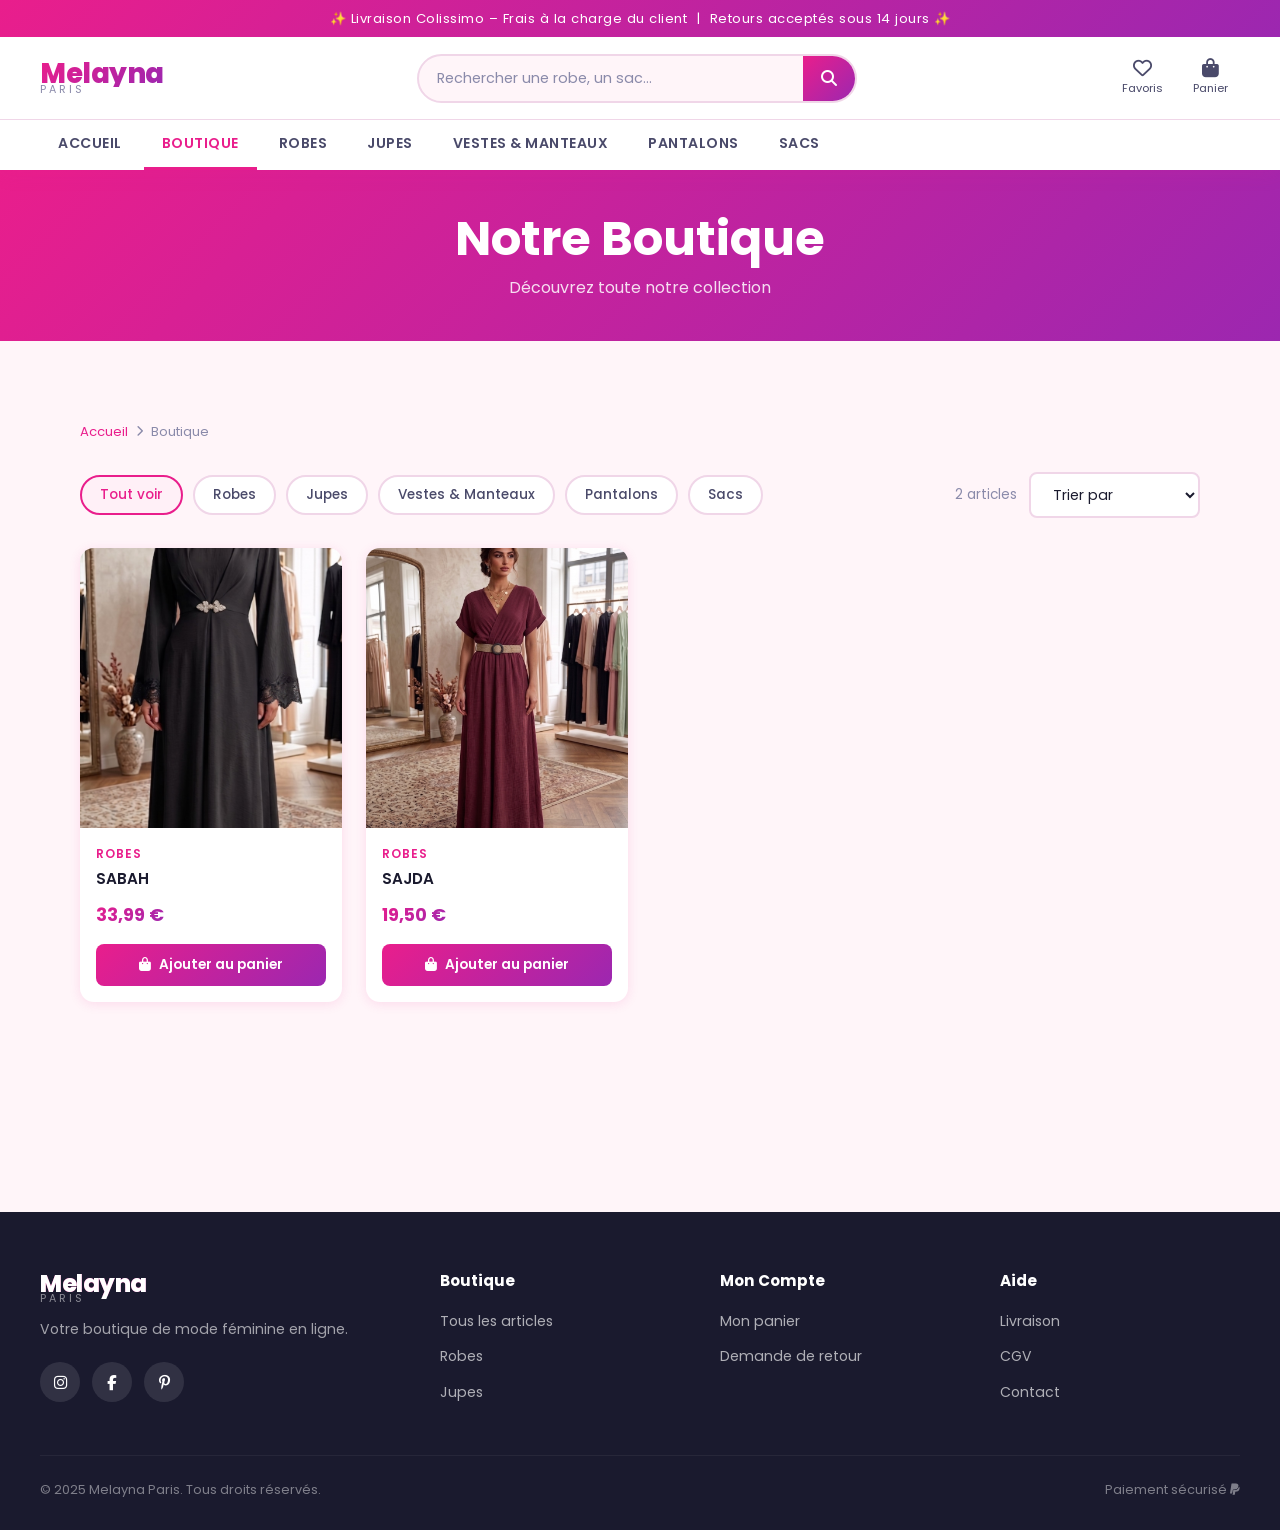
==== boutique.html @ 8b3b940b "Premier envoi - site Melayna Paris" ====
<!DOCTYPE html>
<html lang="fr">
<head>
  <meta charset="UTF-8">
  <meta name="viewport" content="width=device-width, initial-scale=1.0">
  <title>Boutique – Melayna Paris</title>
  <link rel="stylesheet" href="https://cdnjs.cloudflare.com/ajax/libs/font-awesome/6.5.0/css/all.min.css">
  <link href="https://fonts.googleapis.com/css2?family=Poppins:wght@300;400;500;600;700;800&display=swap" rel="stylesheet">
  <link rel="stylesheet" href="css/style.css">
</head>
<body>

<!-- HEADER -->
<header class="site-header">
  <div class="header-top">
    ✨ Livraison Colissimo – Frais à la charge du client &nbsp;|&nbsp; Retours acceptés sous 14 jours ✨
  </div>
  <div class="header-main">
    <a href="index.html" class="logo">
      <span class="logo-name">Melayna</span>
      <span class="logo-sub">Paris</span>
    </a>
    <form class="search-bar" role="search">
      <input type="search" placeholder="Rechercher une robe, un sac…" id="search-input" aria-label="Rechercher">
      <button type="submit" class="search-btn"><i class="fas fa-search"></i></button>
    </form>
    <div class="header-actions">
      <button class="action-btn" onclick="window.location='wishlist.html'">
        <i class="far fa-heart"></i><span>Favoris</span>
      </button>
      <button class="action-btn" onclick="window.location='panier.html'">
        <i class="fas fa-shopping-bag"></i><span>Panier</span>
        <span class="cart-badge" id="cart-badge" style="display:none">0</span>
      </button>
    </div>
  </div>
  <nav class="header-nav">
    <ul class="nav-list">
      <li class="nav-item"><a href="index.html">Accueil</a></li>
      <li class="nav-item"><a href="boutique.html" class="active">Boutique</a></li>
      <li class="nav-item"><a href="boutique.html?cat=robes">Robes</a></li>
      <li class="nav-item"><a href="boutique.html?cat=jupes">Jupes</a></li>
      <li class="nav-item"><a href="boutique.html?cat=vestes">Vestes & Manteaux</a></li>
      <li class="nav-item"><a href="boutique.html?cat=pantalons">Pantalons</a></li>
      <li class="nav-item"><a href="boutique.html?cat=sacs">Sacs</a></li>
    </ul>
  </nav>
</header>

<!-- PAGE HEADER -->
<div style="background:var(--gradient); padding:40px; color:#fff; text-align:center;">
  <h1 id="page-title">Notre Boutique</h1>
  <p style="opacity:0.85; margin-top:8px;" id="page-subtitle">Découvrez toute notre collection</p>
</div>

<div class="section">
  <!-- Breadcrumb -->
  <nav class="breadcrumb" aria-label="Fil d'Ariane">
    <a href="index.html">Accueil</a>
    <i class="fas fa-chevron-right"></i>
    <span id="breadcrumb-current">Boutique</span>
  </nav>

  <!-- Filtres -->
  <div class="filters-bar">
    <div class="filter-tags" id="filter-tags">
      <button class="filter-tag active" data-cat="all">Tout voir</button>
      <button class="filter-tag" data-cat="robes">Robes</button>
      <button class="filter-tag" data-cat="jupes">Jupes</button>
      <button class="filter-tag" data-cat="vestes">Vestes & Manteaux</button>
      <button class="filter-tag" data-cat="pantalons">Pantalons</button>
      <button class="filter-tag" data-cat="sacs">Sacs</button>
    </div>
    <div style="display:flex; align-items:center; gap:12px;">
      <span style="font-size:0.85rem; color:var(--text-light);" id="results-count">8 articles</span>
      <select class="sort-select" id="sort-select">
        <option value="default">Trier par</option>
        <option value="price-asc">Prix croissant</option>
        <option value="price-desc">Prix décroissant</option>
        <option value="new">Nouveautés</option>
      </select>
    </div>
  </div>

  <!-- Grille produits -->
  <div class="products-grid" id="products-grid"></div>

  <!-- Pagination -->
  <div class="pagination" id="pagination"></div>
</div>

<!-- FOOTER -->
<footer class="site-footer">
  <div class="footer-grid">
    <div class="footer-brand">
      <div class="logo">
        <span class="logo-name">Melayna</span>
        <span class="logo-sub" style="color:rgba(255,255,255,0.5)">Paris</span>
      </div>
      <p>Votre boutique de mode féminine en ligne.</p>
      <div class="footer-socials">
        <a href="#" class="social-link"><i class="fab fa-instagram"></i></a>
        <a href="#" class="social-link"><i class="fab fa-facebook-f"></i></a>
        <a href="#" class="social-link"><i class="fab fa-pinterest-p"></i></a>
      </div>
    </div>
    <div class="footer-col">
      <h4>Boutique</h4>
      <ul>
        <li><a href="boutique.html">Tous les articles</a></li>
        <li><a href="boutique.html?cat=robes">Robes</a></li>
        <li><a href="boutique.html?cat=jupes">Jupes</a></li>
      </ul>
    </div>
    <div class="footer-col">
      <h4>Mon Compte</h4>
      <ul>
        <li><a href="panier.html">Mon panier</a></li>
        <li><a href="retour.html">Demande de retour</a></li>
      </ul>
    </div>
    <div class="footer-col">
      <h4>Aide</h4>
      <ul>
        <li><a href="#">Livraison</a></li>
        <li><a href="#">CGV</a></li>
        <li><a href="#">Contact</a></li>
      </ul>
    </div>
  </div>
  <div class="footer-bottom">
    <span>© 2025 Melayna Paris. Tous droits réservés.</span>
    <span>Paiement sécurisé <i class="fab fa-paypal"></i></span>
  </div>
</footer>

<button id="back-to-top" aria-label="Retour en haut"
  style="position:fixed;bottom:30px;left:30px;width:44px;height:44px;border-radius:50%;background:var(--gradient);color:#fff;border:none;font-size:1rem;cursor:pointer;box-shadow:0 4px 15px var(--shadow);opacity:0;transition:opacity 0.3s;z-index:900;">
  <i class="fas fa-arrow-up"></i>
</button>

<script src="js/products.js"></script>
<script src="js/cart.js"></script>
<script src="js/main.js"></script>
<script>
let currentCat = "all";
let currentSort = "default";
let searchQuery = "";

// Lire les paramètres URL
const params = new URLSearchParams(window.location.search);
if (params.get("cat")) currentCat = params.get("cat");
if (params.get("q")) searchQuery = params.get("q");

// Activer le bon filtre
document.querySelectorAll(".filter-tag").forEach(btn => {
  btn.classList.toggle("active", btn.dataset.cat === currentCat);
  btn.addEventListener("click", () => {
    currentCat = btn.dataset.cat;
    document.querySelectorAll(".filter-tag").forEach(b => b.classList.remove("active"));
    btn.classList.add("active");
    renderPage();
  });
});

// Tri
document.getElementById("sort-select").addEventListener("change", (e) => {
  currentSort = e.target.value;
  renderPage();
});

// Recherche input
const searchInput = document.getElementById("search-input");
if (searchQuery) searchInput.value = searchQuery;
searchInput.addEventListener("input", (e) => {
  searchQuery = e.target.value.toLowerCase();
  renderPage();
});

function getFilteredProducts() {
  let list = getProductsByCategory(currentCat);
  if (searchQuery) {
    list = list.filter(p => p.name.toLowerCase().includes(searchQuery) || p.category.includes(searchQuery));
  }
  if (currentSort === "price-asc") list = [...list].sort((a,b) => a.price - b.price);
  if (currentSort === "price-desc") list = [...list].sort((a,b) => b.price - a.price);
  if (currentSort === "new") list = [...list].filter(p => p.new).concat(list.filter(p => !p.new));
  return list;
}

function renderPage() {
  const products = getFilteredProducts();
  const grid = document.getElementById("products-grid");
  renderProductCards(products, grid);
  document.getElementById("results-count").textContent = `${products.length} article${products.length !== 1 ? "s" : ""}`;

  // Mettre à jour titre page
  if (currentCat !== "all") {
    const catLabel = getCategoryLabel(currentCat);
    document.getElementById("page-title").textContent = catLabel;
    document.getElementById("page-subtitle").textContent = `Collection ${catLabel.toLowerCase()}`;
    document.getElementById("breadcrumb-current").textContent = catLabel;
    document.title = `${catLabel} – Melayna Paris`;
  }
  if (searchQuery) {
    document.getElementById("page-title").textContent = `Résultats pour "${searchQuery}"`;
    document.getElementById("page-subtitle").textContent = `${products.length} article${products.length !== 1 ? "s" : ""} trouvé${products.length !== 1 ? "s" : ""}`;
  }
}

renderPage();
</script>
</body>
</html>
---- css/style.css ----
/* ===================================
   MELAYNA PARIS - Styles Principaux
   Style: Moderne & Coloré
   =================================== */

/* --- Variables de couleurs --- */
:root {
  --primary: #E91E8C;
  --primary-dark: #C2185B;
  --primary-light: #FF6BAD;
  --secondary: #9C27B0;
  --secondary-dark: #6A1B9A;
  --accent: #FF8C00;
  --accent-light: #FFB347;
  --bg: #FFF5F9;
  --bg-card: #FFFFFF;
  --text-dark: #1A1A2E;
  --text-medium: #4A4A6A;
  --text-light: #8A8AAA;
  --border: #F0D6E8;
  --shadow: rgba(233, 30, 140, 0.12);
  --gradient: linear-gradient(135deg, #E91E8C, #9C27B0);
  --gradient-soft: linear-gradient(135deg, #FFF0F7, #F3E5F5);
  --success: #4CAF50;
  --warning: #FF9800;
  --error: #F44336;
  --radius: 14px;
  --radius-sm: 8px;
  --transition: 0.3s cubic-bezier(0.4, 0, 0.2, 1);
}

/* --- Reset & Base --- */
*, *::before, *::after { box-sizing: border-box; margin: 0; padding: 0; }

html { scroll-behavior: smooth; }

body {
  font-family: 'Poppins', 'Segoe UI', sans-serif;
  background: var(--bg);
  color: var(--text-dark);
  line-height: 1.6;
  min-height: 100vh;
}

a { text-decoration: none; color: inherit; }
img { max-width: 100%; display: block; }
ul { list-style: none; }
button { cursor: pointer; border: none; font-family: inherit; }
input, select, textarea { font-family: inherit; }

/* --- Typographie --- */
h1, h2, h3, h4 { font-weight: 700; line-height: 1.2; }
h1 { font-size: clamp(1.8rem, 4vw, 3rem); }
h2 { font-size: clamp(1.4rem, 3vw, 2.2rem); }
h3 { font-size: clamp(1.1rem, 2vw, 1.5rem); }
h4 { font-size: 1.1rem; }

.gradient-text {
  background: var(--gradient);
  -webkit-background-clip: text;
  -webkit-text-fill-color: transparent;
  background-clip: text;
}

/* ===== HEADER ===== */
.site-header {
  background: #fff;
  box-shadow: 0 2px 20px var(--shadow);
  position: sticky;
  top: 0;
  z-index: 1000;
}

.header-top {
  background: var(--gradient);
  color: #fff;
  text-align: center;
  padding: 8px;
  font-size: 0.82rem;
  letter-spacing: 0.5px;
}

.header-main {
  display: flex;
  align-items: center;
  justify-content: space-between;
  padding: 14px 40px;
  gap: 20px;
}

/* Logo */
.logo {
  display: flex;
  flex-direction: column;
  line-height: 1;
}
.logo-name {
  font-size: 1.7rem;
  font-weight: 800;
  background: var(--gradient);
  -webkit-background-clip: text;
  -webkit-text-fill-color: transparent;
  background-clip: text;
  letter-spacing: -0.5px;
}
.logo-sub {
  font-size: 0.68rem;
  letter-spacing: 3px;
  color: var(--text-light);
  text-transform: uppercase;
  margin-top: -2px;
}

/* Barre de recherche */
.search-bar {
  flex: 1;
  max-width: 440px;
  display: flex;
  background: var(--bg);
  border: 2px solid var(--border);
  border-radius: 50px;
  overflow: hidden;
  transition: border-color var(--transition);
}
.search-bar:focus-within {
  border-color: var(--primary);
}
.search-bar input {
  flex: 1;
  border: none;
  background: transparent;
  padding: 10px 18px;
  font-size: 0.9rem;
  color: var(--text-dark);
  outline: none;
}
.search-bar input::placeholder { color: var(--text-light); }
.search-btn {
  background: var(--gradient);
  border: none;
  padding: 10px 18px;
  color: #fff;
  font-size: 1rem;
  transition: opacity var(--transition);
}
.search-btn:hover { opacity: 0.88; }

/* Actions header */
.header-actions {
  display: flex;
  align-items: center;
  gap: 6px;
}
.action-btn {
  display: flex;
  flex-direction: column;
  align-items: center;
  gap: 2px;
  background: none;
  border: none;
  padding: 8px 12px;
  color: var(--text-medium);
  font-size: 0.7rem;
  border-radius: var(--radius-sm);
  transition: all var(--transition);
  cursor: pointer;
  position: relative;
}
.action-btn:hover { color: var(--primary); background: var(--bg); }
.action-btn i { font-size: 1.2rem; }
.cart-badge {
  position: absolute;
  top: 4px;
  right: 8px;
  background: var(--primary);
  color: #fff;
  font-size: 0.65rem;
  font-weight: 700;
  width: 18px;
  height: 18px;
  border-radius: 50%;
  display: flex;
  align-items: center;
  justify-content: center;
}

/* Navigation */
.header-nav {
  border-top: 1px solid var(--border);
  padding: 0 40px;
}
.nav-list {
  display: flex;
  gap: 4px;
}
.nav-item a {
  display: block;
  padding: 12px 18px;
  font-size: 0.88rem;
  font-weight: 600;
  color: var(--text-medium);
  border-bottom: 3px solid transparent;
  transition: all var(--transition);
  text-transform: uppercase;
  letter-spacing: 0.5px;
}
.nav-item a:hover,
.nav-item a.active {
  color: var(--primary);
  border-bottom-color: var(--primary);
}

/* ===== BUTTONS ===== */
.btn {
  display: inline-flex;
  align-items: center;
  justify-content: center;
  gap: 8px;
  padding: 12px 28px;
  border-radius: 50px;
  font-size: 0.9rem;
  font-weight: 600;
  cursor: pointer;
  transition: all var(--transition);
  border: 2px solid transparent;
  white-space: nowrap;
}
.btn-primary {
  background: var(--gradient);
  color: #fff;
  box-shadow: 0 4px 15px var(--shadow);
}
.btn-primary:hover {
  transform: translateY(-2px);
  box-shadow: 0 6px 25px rgba(233,30,140,0.3);
}
.btn-outline {
  background: transparent;
  color: var(--primary);
  border-color: var(--primary);
}
.btn-outline:hover {
  background: var(--primary);
  color: #fff;
  transform: translateY(-2px);
}
.btn-white {
  background: #fff;
  color: var(--primary);
  font-weight: 700;
}
.btn-white:hover { background: #f5f5f5; }
.btn-sm { padding: 8px 20px; font-size: 0.82rem; }
.btn-lg { padding: 16px 40px; font-size: 1rem; }
.btn-block { width: 100%; }

/* ===== HERO ===== */
.hero {
  background: var(--gradient);
  min-height: 560px;
  display: flex;
  align-items: center;
  position: relative;
  overflow: hidden;
}
.hero::before {
  content: '';
  position: absolute;
  top: -50%;
  right: -20%;
  width: 700px;
  height: 700px;
  background: rgba(255,255,255,0.06);
  border-radius: 50%;
}
.hero::after {
  content: '';
  position: absolute;
  bottom: -30%;
  left: -10%;
  width: 500px;
  height: 500px;
  background: rgba(255,255,255,0.04);
  border-radius: 50%;
}
.hero-content {
  position: relative;
  z-index: 1;
  max-width: 1200px;
  margin: 0 auto;
  padding: 60px 40px;
  display: grid;
  grid-template-columns: 1fr 1fr;
  align-items: center;
  gap: 60px;
}
.hero-text { color: #fff; }
.hero-badge {
  display: inline-block;
  background: rgba(255,255,255,0.2);
  color: #fff;
  padding: 6px 16px;
  border-radius: 50px;
  font-size: 0.8rem;
  font-weight: 600;
  letter-spacing: 1px;
  text-transform: uppercase;
  margin-bottom: 20px;
  border: 1px solid rgba(255,255,255,0.3);
}
.hero-text h1 { font-size: clamp(2rem, 4vw, 3.2rem); margin-bottom: 16px; }
.hero-text p { font-size: 1.1rem; opacity: 0.9; margin-bottom: 32px; max-width: 440px; }
.hero-actions { display: flex; gap: 16px; flex-wrap: wrap; }
.hero-image {
  display: flex;
  justify-content: center;
}
.hero-img-placeholder {
  width: 380px;
  height: 460px;
  background: rgba(255,255,255,0.15);
  border-radius: 30px 30px 120px 30px;
  display: flex;
  flex-direction: column;
  align-items: center;
  justify-content: center;
  border: 2px solid rgba(255,255,255,0.25);
  color: rgba(255,255,255,0.7);
  font-size: 0.9rem;
  gap: 12px;
}
.hero-img-placeholder i { font-size: 3rem; opacity: 0.5; }

/* ===== SECTIONS ===== */
.section { padding: 80px 40px; max-width: 1200px; margin: 0 auto; }
.section-full { padding: 80px 0; }
.section-header { text-align: center; margin-bottom: 50px; }
.section-header h2 { margin-bottom: 12px; }
.section-header p { color: var(--text-medium); font-size: 1rem; }
.section-divider {
  width: 60px;
  height: 4px;
  background: var(--gradient);
  border-radius: 2px;
  margin: 14px auto 0;
}

/* ===== CATEGORIES ===== */
.categories-grid {
  display: grid;
  grid-template-columns: repeat(5, 1fr);
  gap: 20px;
}
.category-card {
  background: #fff;
  border-radius: var(--radius);
  padding: 28px 16px;
  text-align: center;
  transition: all var(--transition);
  cursor: pointer;
  border: 2px solid transparent;
  box-shadow: 0 2px 12px var(--shadow);
}
.category-card:hover {
  border-color: var(--primary);
  transform: translateY(-5px);
  box-shadow: 0 8px 30px var(--shadow);
}
.category-card.active { border-color: var(--primary); }
.category-icon {
  width: 70px;
  height: 70px;
  background: var(--gradient-soft);
  border-radius: 50%;
  display: flex;
  align-items: center;
  justify-content: center;
  margin: 0 auto 14px;
  font-size: 1.6rem;
}
.category-card:hover .category-icon,
.category-card.active .category-icon {
  background: var(--gradient);
  color: #fff;
}
.category-card h4 { font-size: 0.88rem; color: var(--text-medium); }

/* ===== PRODUITS ===== */
.products-grid {
  display: grid;
  grid-template-columns: repeat(auto-fill, minmax(240px, 1fr));
  gap: 24px;
}

.product-card {
  background: #fff;
  border-radius: var(--radius);
  overflow: hidden;
  transition: all var(--transition);
  box-shadow: 0 2px 12px var(--shadow);
  position: relative;
}
.product-card:hover {
  transform: translateY(-6px);
  box-shadow: 0 12px 35px rgba(233,30,140,0.2);
}
.product-img {
  position: relative;
  height: 280px;
  background: var(--gradient-soft);
  overflow: hidden;
}
.product-img img {
  width: 100%;
  height: 100%;
  object-fit: cover;
  transition: transform var(--transition);
}
.product-img-placeholder {
  width: 100%;
  height: 100%;
  display: flex;
  flex-direction: column;
  align-items: center;
  justify-content: center;
  color: var(--text-light);
  gap: 8px;
  font-size: 0.8rem;
}
.product-img-placeholder i { font-size: 2.5rem; opacity: 0.4; }
.product-card:hover .product-img img { transform: scale(1.05); }

.product-badge {
  position: absolute;
  top: 12px;
  left: 12px;
  background: var(--primary);
  color: #fff;
  font-size: 0.72rem;
  font-weight: 700;
  padding: 4px 10px;
  border-radius: 50px;
  letter-spacing: 0.5px;
}
.badge-new { background: var(--secondary); }
.badge-promo { background: var(--accent); }

.product-actions-overlay {
  position: absolute;
  top: 12px;
  right: 12px;
  display: flex;
  flex-direction: column;
  gap: 8px;
  opacity: 0;
  transform: translateX(10px);
  transition: all var(--transition);
}
.product-card:hover .product-actions-overlay {
  opacity: 1;
  transform: translateX(0);
}
.overlay-btn {
  width: 38px;
  height: 38px;
  background: #fff;
  border-radius: 50%;
  display: flex;
  align-items: center;
  justify-content: center;
  font-size: 0.95rem;
  color: var(--text-medium);
  box-shadow: 0 2px 10px rgba(0,0,0,0.12);
  transition: all var(--transition);
  cursor: pointer;
  border: none;
}
.overlay-btn:hover { background: var(--primary); color: #fff; }
.overlay-btn.liked { color: var(--primary); }

.product-info { padding: 16px; }
.product-category {
  font-size: 0.75rem;
  color: var(--primary);
  text-transform: uppercase;
  letter-spacing: 1px;
  font-weight: 600;
  margin-bottom: 4px;
}
.product-name {
  font-size: 0.95rem;
  font-weight: 600;
  margin-bottom: 10px;
  color: var(--text-dark);
  display: -webkit-box;
  -webkit-line-clamp: 2;
  -webkit-box-orient: vertical;
  overflow: hidden;
}
.product-price {
  display: flex;
  align-items: center;
  gap: 10px;
  margin-bottom: 14px;
}
.price-current {
  font-size: 1.1rem;
  font-weight: 700;
  background: var(--gradient);
  -webkit-background-clip: text;
  -webkit-text-fill-color: transparent;
  background-clip: text;
}
.price-old {
  font-size: 0.85rem;
  color: var(--text-light);
  text-decoration: line-through;
}
.product-add-btn {
  width: 100%;
  background: var(--gradient);
  color: #fff;
  border: none;
  padding: 11px;
  border-radius: var(--radius-sm);
  font-size: 0.85rem;
  font-weight: 600;
  cursor: pointer;
  transition: all var(--transition);
  display: flex;
  align-items: center;
  justify-content: center;
  gap: 8px;
}
.product-add-btn:hover {
  box-shadow: 0 4px 15px var(--shadow);
  transform: translateY(-1px);
}

/* ===== FILTERS (boutique) ===== */
.filters-bar {
  display: flex;
  align-items: center;
  justify-content: space-between;
  margin-bottom: 30px;
  gap: 20px;
  flex-wrap: wrap;
}
.filter-tags {
  display: flex;
  gap: 10px;
  flex-wrap: wrap;
}
.filter-tag {
  padding: 8px 18px;
  border-radius: 50px;
  background: #fff;
  border: 2px solid var(--border);
  font-size: 0.85rem;
  font-weight: 500;
  color: var(--text-medium);
  cursor: pointer;
  transition: all var(--transition);
}
.filter-tag:hover,
.filter-tag.active {
  border-color: var(--primary);
  color: var(--primary);
  background: #FFF0F7;
}
.sort-select {
  padding: 10px 18px;
  border: 2px solid var(--border);
  border-radius: var(--radius-sm);
  background: #fff;
  font-size: 0.88rem;
  color: var(--text-dark);
  outline: none;
  cursor: pointer;
  transition: border-color var(--transition);
}
.sort-select:focus { border-color: var(--primary); }

/* ===== FICHE PRODUIT ===== */
.product-detail {
  display: grid;
  grid-template-columns: 1fr 1fr;
  gap: 60px;
  align-items: start;
}
.product-gallery { position: sticky; top: 100px; }
.gallery-main {
  height: 520px;
  background: var(--gradient-soft);
  border-radius: var(--radius);
  display: flex;
  align-items: center;
  justify-content: center;
  margin-bottom: 16px;
  overflow: hidden;
  position: relative;
}
.gallery-main img { width: 100%; height: 100%; object-fit: cover; border-radius: var(--radius); }
.gallery-thumbs { display: flex; gap: 10px; }
.gallery-thumb {
  width: 80px;
  height: 80px;
  border-radius: var(--radius-sm);
  overflow: hidden;
  cursor: pointer;
  border: 3px solid transparent;
  transition: border-color var(--transition);
  background: var(--gradient-soft);
  flex-shrink: 0;
}
.gallery-thumb.active,
.gallery-thumb:hover { border-color: var(--primary); }
.gallery-thumb img { width: 100%; height: 100%; object-fit: cover; }

.product-detail-info { padding-top: 10px; }
.product-detail-category {
  font-size: 0.8rem;
  color: var(--primary);
  text-transform: uppercase;
  letter-spacing: 2px;
  font-weight: 700;
  margin-bottom: 10px;
}
.product-detail-name {
  font-size: clamp(1.4rem, 3vw, 2rem);
  margin-bottom: 20px;
}
.product-detail-price {
  font-size: 1.8rem;
  font-weight: 800;
  background: var(--gradient);
  -webkit-background-clip: text;
  -webkit-text-fill-color: transparent;
  background-clip: text;
  margin-bottom: 24px;
}
.product-detail-desc {
  color: var(--text-medium);
  font-size: 0.95rem;
  line-height: 1.8;
  margin-bottom: 28px;
}

/* Tailles */
.size-label { font-size: 0.88rem; font-weight: 700; margin-bottom: 10px; color: var(--text-dark); }
.size-options { display: flex; gap: 10px; flex-wrap: wrap; margin-bottom: 28px; }
.size-btn {
  width: 50px;
  height: 50px;
  border-radius: var(--radius-sm);
  border: 2px solid var(--border);
  background: #fff;
  font-size: 0.85rem;
  font-weight: 600;
  cursor: pointer;
  transition: all var(--transition);
  color: var(--text-medium);
}
.size-btn:hover, .size-btn.selected {
  border-color: var(--primary);
  color: var(--primary);
  background: #FFF0F7;
}
.size-btn:disabled {
  opacity: 0.35;
  cursor: not-allowed;
  text-decoration: line-through;
}

/* Quantité */
.qty-row { display: flex; align-items: center; gap: 20px; margin-bottom: 28px; }
.qty-control {
  display: flex;
  align-items: center;
  gap: 0;
  border: 2px solid var(--border);
  border-radius: var(--radius-sm);
  overflow: hidden;
}
.qty-btn {
  width: 42px;
  height: 42px;
  background: #fff;
  border: none;
  font-size: 1.2rem;
  cursor: pointer;
  color: var(--primary);
  transition: background var(--transition);
}
.qty-btn:hover { background: #FFF0F7; }
.qty-input {
  width: 50px;
  height: 42px;
  text-align: center;
  border: none;
  font-size: 0.95rem;
  font-weight: 600;
  outline: none;
  color: var(--text-dark);
}

.add-to-cart-row { display: flex; gap: 12px; margin-bottom: 24px; }
.btn-wish {
  width: 52px;
  height: 52px;
  border-radius: var(--radius-sm);
  border: 2px solid var(--border);
  background: #fff;
  font-size: 1.2rem;
  cursor: pointer;
  color: var(--text-light);
  transition: all var(--transition);
  display: flex;
  align-items: center;
  justify-content: center;
}
.btn-wish:hover, .btn-wish.active {
  border-color: var(--primary);
  color: var(--primary);
  background: #FFF0F7;
}

/* Infos livraison */
.delivery-info {
  background: var(--gradient-soft);
  border-radius: var(--radius);
  padding: 20px;
  display: flex;
  flex-direction: column;
  gap: 12px;
}
.delivery-item {
  display: flex;
  align-items: center;
  gap: 12px;
  font-size: 0.88rem;
  color: var(--text-medium);
}
.delivery-item i {
  font-size: 1.1rem;
  color: var(--primary);
  width: 20px;
}

/* ===== PANIER ===== */
.cart-layout {
  display: grid;
  grid-template-columns: 1fr 360px;
  gap: 30px;
  align-items: start;
}
.cart-item {
  display: flex;
  gap: 20px;
  background: #fff;
  border-radius: var(--radius);
  padding: 20px;
  margin-bottom: 16px;
  box-shadow: 0 2px 12px var(--shadow);
  align-items: center;
}
.cart-item-img {
  width: 100px;
  height: 120px;
  border-radius: var(--radius-sm);
  background: var(--gradient-soft);
  overflow: hidden;
  flex-shrink: 0;
  display: flex;
  align-items: center;
  justify-content: center;
  color: var(--text-light);
  font-size: 1.5rem;
}
.cart-item-img img { width: 100%; height: 100%; object-fit: cover; }
.cart-item-info { flex: 1; }
.cart-item-name { font-weight: 600; margin-bottom: 4px; }
.cart-item-meta { font-size: 0.82rem; color: var(--text-light); margin-bottom: 12px; }
.cart-item-price {
  font-size: 1.1rem;
  font-weight: 700;
  background: var(--gradient);
  -webkit-background-clip: text;
  -webkit-text-fill-color: transparent;
  background-clip: text;
}
.cart-item-remove {
  background: none;
  border: none;
  color: var(--text-light);
  font-size: 1rem;
  cursor: pointer;
  transition: color var(--transition);
  padding: 8px;
  border-radius: 50%;
}
.cart-item-remove:hover { color: var(--error); background: #FFF5F5; }

.cart-summary {
  background: #fff;
  border-radius: var(--radius);
  padding: 28px;
  box-shadow: 0 2px 12px var(--shadow);
  position: sticky;
  top: 100px;
}
.cart-summary h3 { margin-bottom: 24px; }
.summary-line {
  display: flex;
  justify-content: space-between;
  margin-bottom: 14px;
  font-size: 0.9rem;
  color: var(--text-medium);
}
.summary-line.total {
  font-size: 1.1rem;
  font-weight: 700;
  color: var(--text-dark);
  border-top: 1px solid var(--border);
  padding-top: 14px;
  margin-top: 14px;
}
.summary-total-price {
  background: var(--gradient);
  -webkit-background-clip: text;
  -webkit-text-fill-color: transparent;
  background-clip: text;
  font-size: 1.3rem;
}

/* Livraison selector */
.shipping-option {
  display: flex;
  align-items: center;
  gap: 12px;
  background: var(--gradient-soft);
  border-radius: var(--radius-sm);
  padding: 14px 16px;
  margin-bottom: 20px;
  border: 2px solid transparent;
  cursor: pointer;
  transition: border-color var(--transition);
}
.shipping-option.selected { border-color: var(--primary); }
.shipping-option input { accent-color: var(--primary); }
.shipping-option label { flex: 1; font-size: 0.88rem; cursor: pointer; }
.shipping-option .shipping-price { font-weight: 700; color: var(--primary); }

/* ===== RETOUR ===== */
.return-form {
  background: #fff;
  border-radius: var(--radius);
  padding: 40px;
  max-width: 680px;
  margin: 0 auto;
  box-shadow: 0 4px 30px var(--shadow);
}
.form-group { margin-bottom: 22px; }
.form-group label {
  display: block;
  font-size: 0.88rem;
  font-weight: 600;
  color: var(--text-dark);
  margin-bottom: 8px;
}
.form-group label span { color: var(--primary); }
.form-control {
  width: 100%;
  padding: 12px 16px;
  border: 2px solid var(--border);
  border-radius: var(--radius-sm);
  font-size: 0.9rem;
  color: var(--text-dark);
  background: #fff;
  outline: none;
  transition: border-color var(--transition);
}
.form-control:focus { border-color: var(--primary); }
textarea.form-control { resize: vertical; min-height: 120px; }

/* ===== PAYPAL ===== */
.paypal-section {
  background: #fff;
  border-radius: var(--radius);
  padding: 36px;
  text-align: center;
  box-shadow: 0 4px 30px var(--shadow);
  max-width: 480px;
  margin: 0 auto;
}
.paypal-logo { font-size: 2.5rem; margin-bottom: 20px; }
.paypal-btn {
  width: 100%;
  background: #FFC439;
  border: none;
  border-radius: var(--radius-sm);
  padding: 14px;
  font-size: 1rem;
  font-weight: 700;
  color: #003087;
  cursor: pointer;
  transition: all var(--transition);
  margin-top: 20px;
}
.paypal-btn:hover { background: #FFB900; transform: translateY(-2px); }

/* ===== FOOTER ===== */
.site-footer {
  background: var(--text-dark);
  color: rgba(255,255,255,0.8);
  padding: 60px 40px 30px;
  margin-top: 80px;
}
.footer-grid {
  display: grid;
  grid-template-columns: 1.5fr 1fr 1fr 1fr;
  gap: 40px;
  max-width: 1200px;
  margin: 0 auto 40px;
}
.footer-brand .logo-name { -webkit-text-fill-color: #fff; color: #fff; font-size: 1.5rem; }
.footer-brand p { margin-top: 14px; font-size: 0.88rem; line-height: 1.7; opacity: 0.75; }
.footer-socials { display: flex; gap: 12px; margin-top: 20px; }
.social-link {
  width: 40px;
  height: 40px;
  background: rgba(255,255,255,0.1);
  border-radius: 50%;
  display: flex;
  align-items: center;
  justify-content: center;
  color: #fff;
  font-size: 0.95rem;
  transition: all var(--transition);
}
.social-link:hover { background: var(--primary); transform: translateY(-3px); }
.footer-col h4 { color: #fff; margin-bottom: 18px; font-size: 0.95rem; }
.footer-col ul li { margin-bottom: 10px; }
.footer-col ul li a { color: rgba(255,255,255,0.65); font-size: 0.88rem; transition: color var(--transition); }
.footer-col ul li a:hover { color: var(--primary-light); }
.footer-bottom {
  max-width: 1200px;
  margin: 0 auto;
  padding-top: 24px;
  border-top: 1px solid rgba(255,255,255,0.1);
  display: flex;
  justify-content: space-between;
  font-size: 0.8rem;
  opacity: 0.55;
  flex-wrap: wrap;
  gap: 10px;
}

/* ===== TOAST NOTIFICATIONS ===== */
.toast-container {
  position: fixed;
  bottom: 30px;
  right: 30px;
  z-index: 9999;
  display: flex;
  flex-direction: column;
  gap: 10px;
}
.toast {
  background: #fff;
  border-left: 4px solid var(--primary);
  border-radius: var(--radius-sm);
  padding: 14px 20px;
  box-shadow: 0 4px 20px rgba(0,0,0,0.12);
  display: flex;
  align-items: center;
  gap: 12px;
  min-width: 260px;
  font-size: 0.88rem;
  animation: slideIn 0.3s ease;
}
.toast i { color: var(--primary); font-size: 1.1rem; }
@keyframes slideIn {
  from { transform: translateX(100%); opacity: 0; }
  to { transform: translateX(0); opacity: 1; }
}

/* ===== PROMO BANNER ===== */
.promo-banner {
  background: var(--gradient-soft);
  border-radius: var(--radius);
  padding: 60px;
  text-align: center;
  border: 2px dashed var(--primary-light);
}
.promo-banner h2 { margin-bottom: 12px; }
.promo-banner p { color: var(--text-medium); margin-bottom: 28px; }
.promo-code-display {
  display: inline-block;
  background: #fff;
  border: 2px solid var(--primary);
  border-radius: var(--radius-sm);
  padding: 12px 28px;
  font-size: 1.4rem;
  font-weight: 800;
  color: var(--primary);
  letter-spacing: 4px;
  margin-bottom: 24px;
}

/* ===== EMPTY STATE ===== */
.empty-state {
  text-align: center;
  padding: 80px 20px;
  color: var(--text-light);
}
.empty-state i { font-size: 4rem; margin-bottom: 20px; opacity: 0.35; }
.empty-state h3 { color: var(--text-medium); margin-bottom: 10px; }
.empty-state p { font-size: 0.9rem; margin-bottom: 28px; }

/* ===== BREADCRUMB ===== */
.breadcrumb {
  display: flex;
  align-items: center;
  gap: 8px;
  font-size: 0.82rem;
  color: var(--text-light);
  margin-bottom: 30px;
}
.breadcrumb a { color: var(--primary); }
.breadcrumb i { font-size: 0.7rem; }

/* ===== PAGINATION ===== */
.pagination {
  display: flex;
  justify-content: center;
  gap: 8px;
  margin-top: 50px;
}
.page-btn {
  width: 42px;
  height: 42px;
  border-radius: var(--radius-sm);
  border: 2px solid var(--border);
  background: #fff;
  font-size: 0.9rem;
  cursor: pointer;
  transition: all var(--transition);
  display: flex;
  align-items: center;
  justify-content: center;
  color: var(--text-medium);
}
.page-btn:hover, .page-btn.active {
  background: var(--gradient);
  color: #fff;
  border-color: transparent;
}

/* ===== RESPONSIVE ===== */
@media (max-width: 1024px) {
  .header-main { padding: 12px 24px; }
  .header-nav { padding: 0 24px; }
  .section { padding: 60px 24px; }
  .categories-grid { grid-template-columns: repeat(3, 1fr); }
  .hero-content { grid-template-columns: 1fr; gap: 40px; }
  .hero-image { display: none; }
  .product-detail { grid-template-columns: 1fr; }
  .cart-layout { grid-template-columns: 1fr; }
  .footer-grid { grid-template-columns: 1fr 1fr; }
}

@media (max-width: 768px) {
  .header-main { padding: 12px 16px; }
  .header-nav { padding: 0 16px; }
  .search-bar { display: none; }
  .section { padding: 40px 16px; }
  .categories-grid { grid-template-columns: repeat(2, 1fr); }
  .products-grid { grid-template-columns: repeat(2, 1fr); gap: 14px; }
  .footer-grid { grid-template-columns: 1fr; }
  .hero { min-height: auto; }
  .hero-content { padding: 40px 20px; }
}

@media (max-width: 480px) {
  .products-grid { grid-template-columns: 1fr; }
  .categories-grid { grid-template-columns: repeat(2, 1fr); }
  .add-to-cart-row { flex-direction: column; }
}
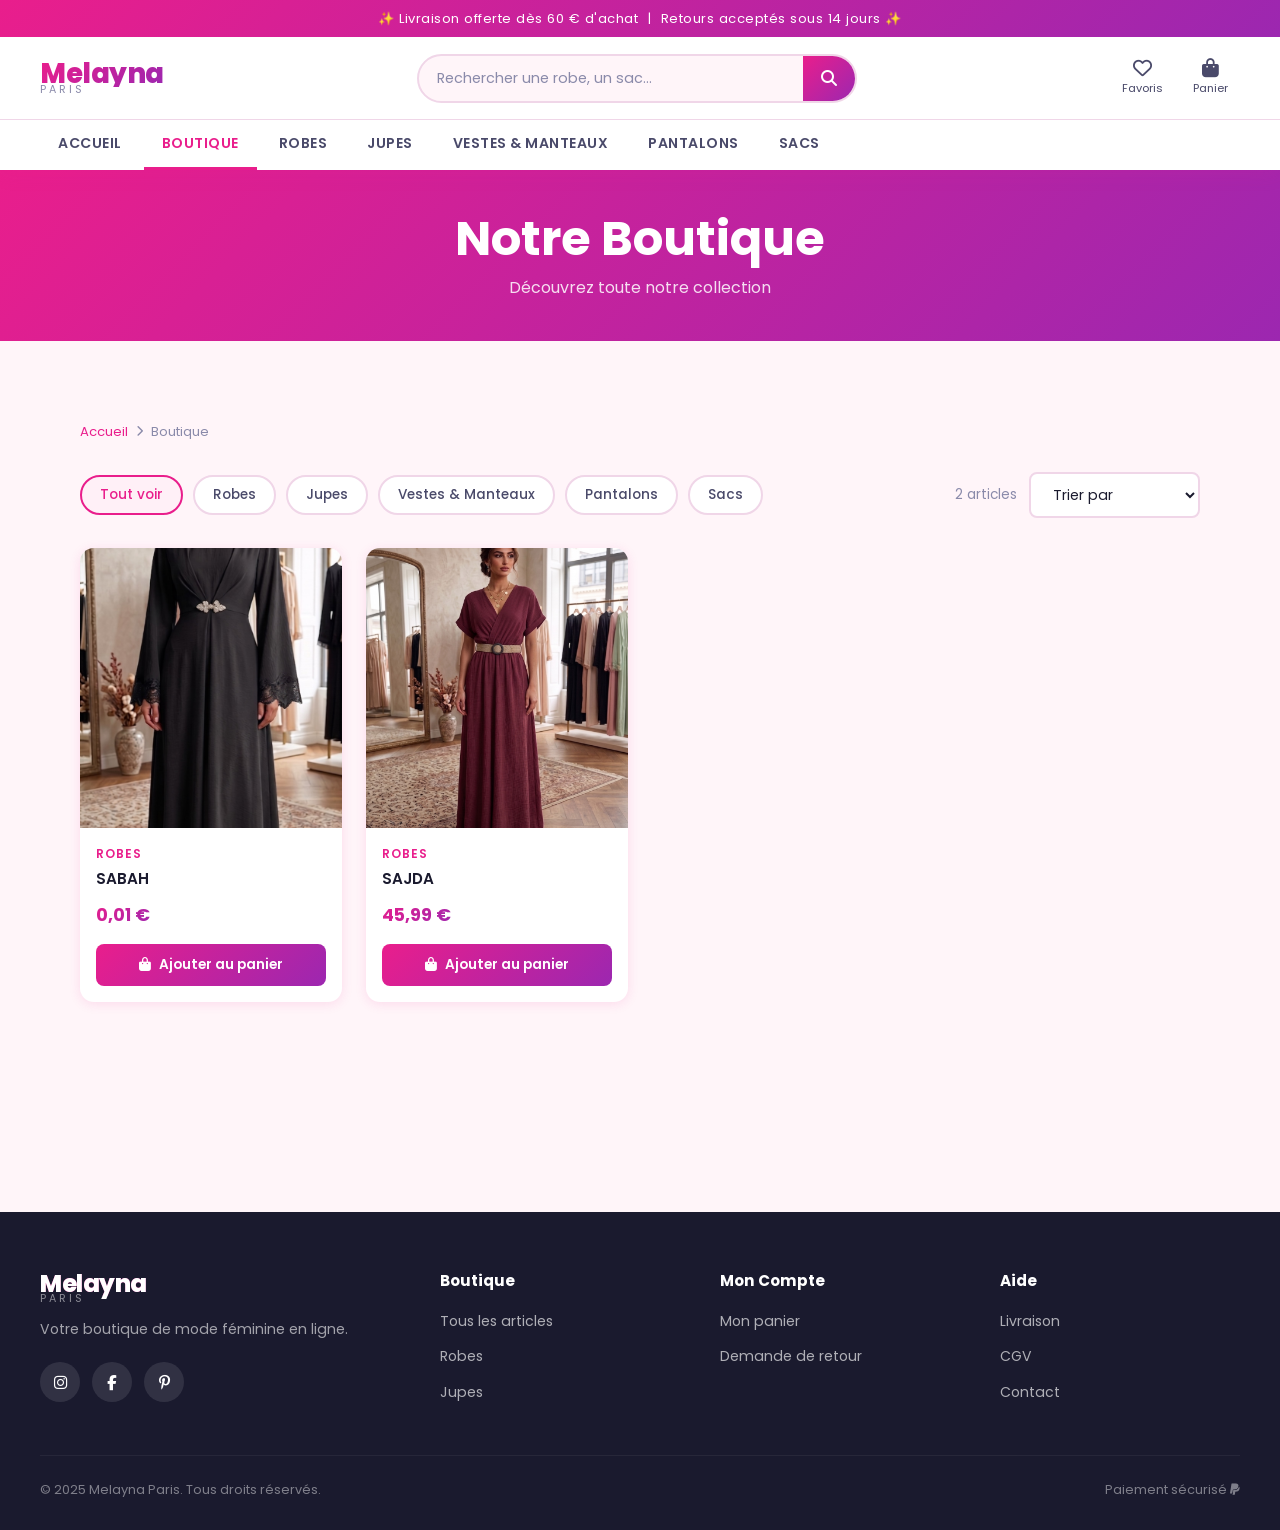
==== commit b9772c47: "amelioration statu de commande et retour" ====
--- a/boutique.html
+++ b/boutique.html
@@ -13,7 +13,7 @@
 <!-- HEADER -->
 <header class="site-header">
   <div class="header-top">
-    ✨ Livraison Colissimo – Frais à la charge du client &nbsp;|&nbsp; Retours acceptés sous 14 jours ✨
+    ✨ Livraison offerte dès 60 € d'achat &nbsp;|&nbsp; Retours acceptés sous 14 jours ✨
   </div>
   <div class="header-main">
     <a href="index.html" class="logo">
